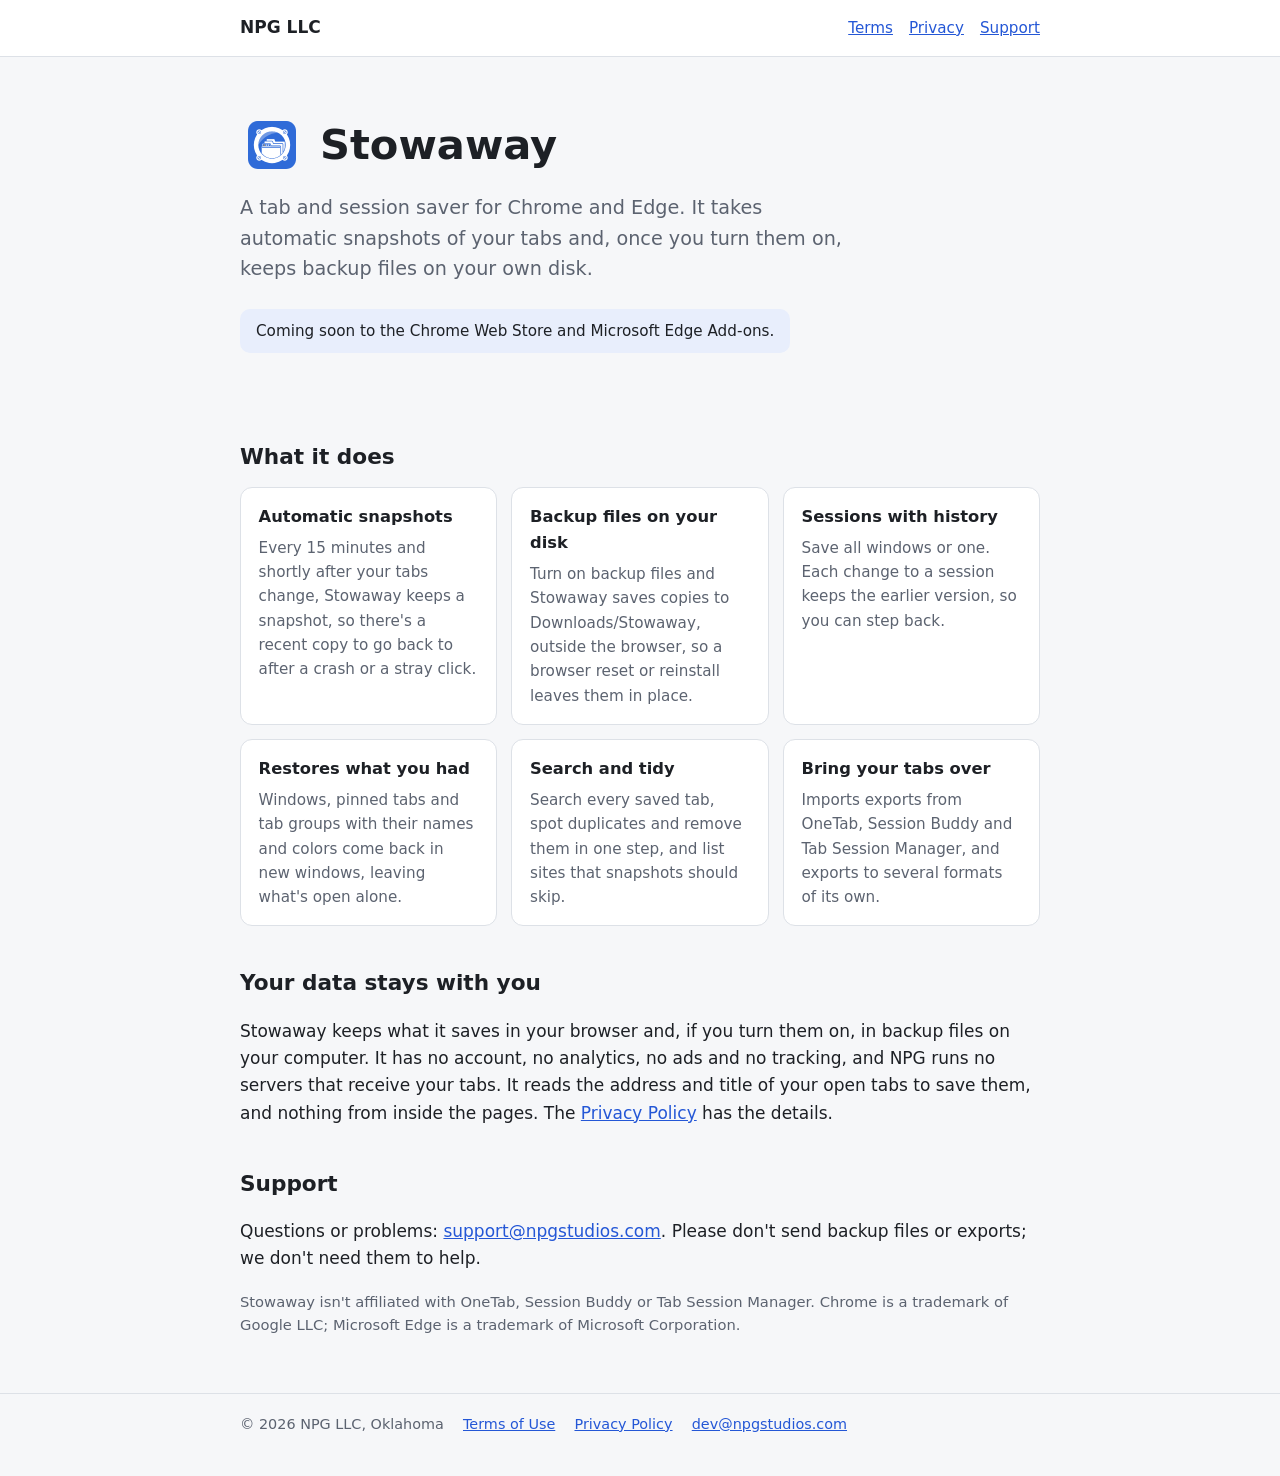
==== stowaway/index.html @ 5749c26f "Initial site: NPG LLC home and Stowaway page Built from the product repository with npm run site:bui" ====
<!doctype html>
<html lang="en">
<head>
<meta charset="utf-8">
<meta name="viewport" content="width=device-width, initial-scale=1">
<title>Stowaway: save and restore your browser tabs</title>
<meta name="description" content="Stowaway saves your open tabs and tab groups, takes automatic snapshots, and can keep backup files on your own disk. No account, no tracking.">
<link rel="icon" href="icon.png">
<link rel="stylesheet" href="../site.css">
</head>
<body>
<header class="site">
  <div class="wrap">
    <a class="brand" href="../">NPG LLC</a>
    <nav><a href="terms.html">Terms</a><a href="privacy.html">Privacy</a><a href="mailto:support@npgstudios.com">Support</a></nav>
  </div>
</header>

<main class="wrap">
  <section class="hero">
    <div class="title">
      <img src="icon.png" alt="" width="64" height="64">
      <h1>Stowaway</h1>
    </div>
    <p class="lede">A tab and session saver for Chrome and Edge. It takes automatic snapshots of your tabs and, once you turn them on, keeps backup files on your own disk.</p>
    <p class="get">Coming soon to the Chrome Web Store and Microsoft Edge Add-ons.</p>
  </section>

  <h2>What it does</h2>
  <div class="grid">
    <div class="card">
      <h3>Automatic snapshots</h3>
      <p>Every 15 minutes and shortly after your tabs change, Stowaway keeps a snapshot, so there's a recent copy to go back to after a crash or a stray click.</p>
    </div>
    <div class="card">
      <h3>Backup files on your disk</h3>
      <p>Turn on backup files and Stowaway saves copies to Downloads/Stowaway, outside the browser, so a browser reset or reinstall leaves them in place.</p>
    </div>
    <div class="card">
      <h3>Sessions with history</h3>
      <p>Save all windows or one. Each change to a session keeps the earlier version, so you can step back.</p>
    </div>
    <div class="card">
      <h3>Restores what you had</h3>
      <p>Windows, pinned tabs and tab groups with their names and colors come back in new windows, leaving what's open alone.</p>
    </div>
    <div class="card">
      <h3>Search and tidy</h3>
      <p>Search every saved tab, spot duplicates and remove them in one step, and list sites that snapshots should skip.</p>
    </div>
    <div class="card">
      <h3>Bring your tabs over</h3>
      <p>Imports exports from OneTab, Session Buddy and Tab Session Manager, and exports to several formats of its own.</p>
    </div>
  </div>

  <h2>Your data stays with you</h2>
  <p>Stowaway keeps what it saves in your browser and, if you turn them on, in backup files on your computer. It has no account, no analytics, no ads and no tracking, and NPG runs no servers that receive your tabs. It reads the address and title of your open tabs to save them, and nothing from inside the pages. The <a href="privacy.html">Privacy Policy</a> has the details.</p>

  <h2 id="support">Support</h2>
  <p>Questions or problems: <a href="mailto:support@npgstudios.com">support@npgstudios.com</a>. Please don't send backup files or exports; we don't need them to help.</p>

  <p class="note">Stowaway isn't affiliated with OneTab, Session Buddy or Tab Session Manager. Chrome is a trademark of Google LLC; Microsoft Edge is a trademark of Microsoft Corporation.</p>
</main>

<footer class="site">
  <div class="wrap">
    <span>© 2026 NPG LLC, Oklahoma</span>
    <a href="terms.html">Terms of Use</a>
    <a href="privacy.html">Privacy Policy</a>
    <a href="mailto:dev@npgstudios.com">dev@npgstudios.com</a>
  </div>
</footer>
</body>
</html>
---- site.css ----
:root {
  color-scheme: light dark;
  --bg: #f6f7f9;
  --surface: #ffffff;
  --text: #1d2025;
  --muted: #5c6370;
  --border: #dde1e7;
  --accent: #2457d6;
  --accent-soft: #e8eefc;
}

@media (prefers-color-scheme: dark) {
  :root {
    --bg: #15171b;
    --surface: #1d2025;
    --text: #e8eaed;
    --muted: #a2a8b2;
    --border: #343941;
    --accent: #7ea3ff;
    --accent-soft: #24304a;
  }
}

* {
  box-sizing: border-box;
}

body {
  margin: 0;
  background: var(--bg);
  color: var(--text);
  font: 17px/1.6 system-ui, -apple-system, 'Segoe UI', Roboto, sans-serif;
}

a {
  color: var(--accent);
}

.wrap {
  max-width: 52rem;
  margin: 0 auto;
  padding: 0 1rem;
}

header.site {
  border-bottom: 1px solid var(--border);
  background: var(--surface);
}

header.site .wrap {
  display: flex;
  align-items: center;
  justify-content: space-between;
  gap: 1rem;
  padding-top: 0.9rem;
  padding-bottom: 0.9rem;
}

header.site .brand {
  font-weight: 650;
  color: var(--text);
  text-decoration: none;
}

header.site nav {
  display: flex;
  gap: 1rem;
  font-size: 0.95rem;
}

.hero {
  padding: 3.5rem 0 2rem;
}

.hero .title {
  display: flex;
  align-items: center;
  gap: 1rem;
}

.hero img {
  width: 64px;
  height: 64px;
}

h1 {
  font-size: clamp(1.9rem, 5vw, 2.6rem);
  line-height: 1.15;
  margin: 0;
}

.lede {
  font-size: 1.2rem;
  color: var(--muted);
  max-width: 38rem;
  margin: 1rem 0 0;
}

.get {
  margin-top: 1.5rem;
  display: inline-block;
  padding: 0.6rem 1rem;
  border-radius: 10px;
  background: var(--accent-soft);
  color: var(--text);
  font-size: 0.95rem;
}

h2 {
  font-size: 1.35rem;
  margin: 2.5rem 0 0.8rem;
}

.grid {
  display: grid;
  grid-template-columns: repeat(auto-fit, minmax(15rem, 1fr));
  gap: 0.9rem;
}

.card {
  background: var(--surface);
  border: 1px solid var(--border);
  border-radius: 12px;
  padding: 1rem 1.1rem;
}

.card h3 {
  font-size: 1.02rem;
  margin: 0 0 0.35rem;
}

.card p {
  margin: 0;
  color: var(--muted);
  font-size: 0.95rem;
}

.note {
  color: var(--muted);
  font-size: 0.92rem;
}

footer.site {
  margin-top: 3.5rem;
  border-top: 1px solid var(--border);
  padding: 1.2rem 0 2.5rem;
  color: var(--muted);
  font-size: 0.9rem;
}

footer.site .wrap {
  display: flex;
  flex-wrap: wrap;
  gap: 0.4rem 1.2rem;
}
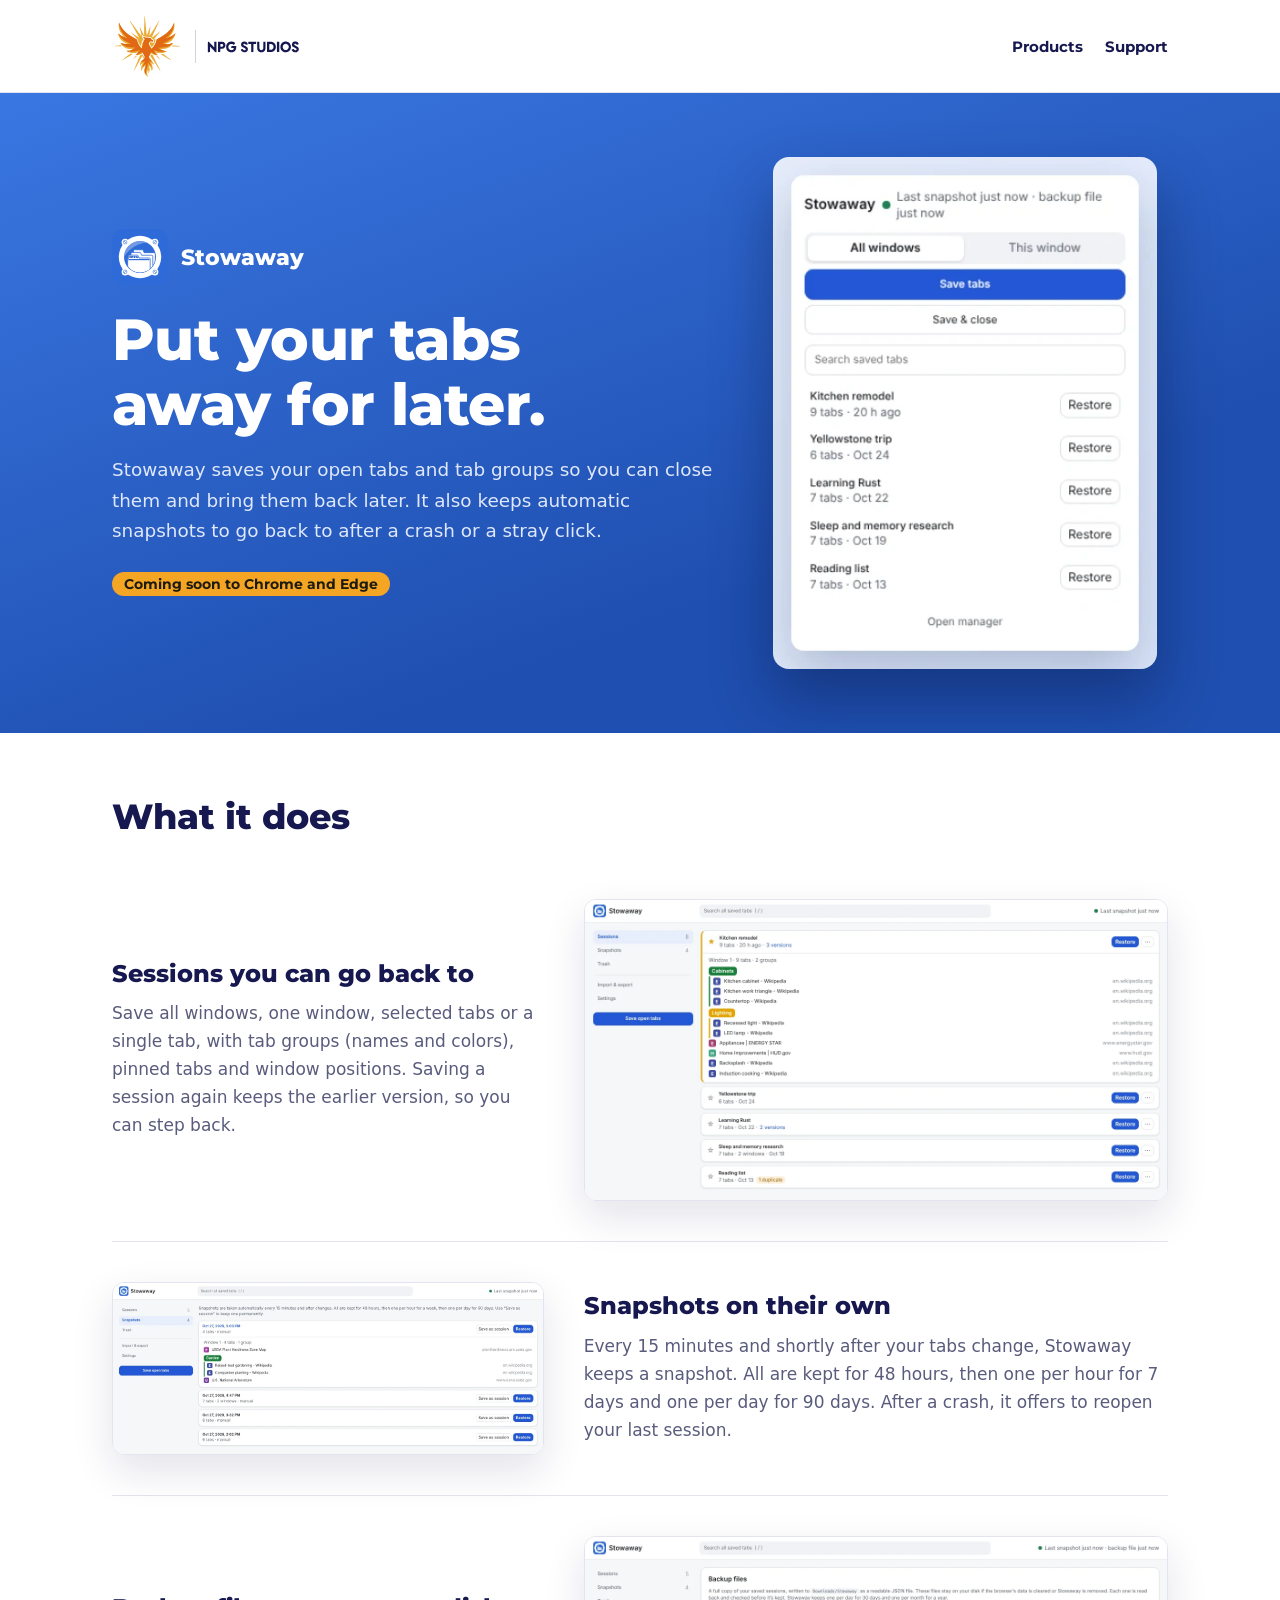
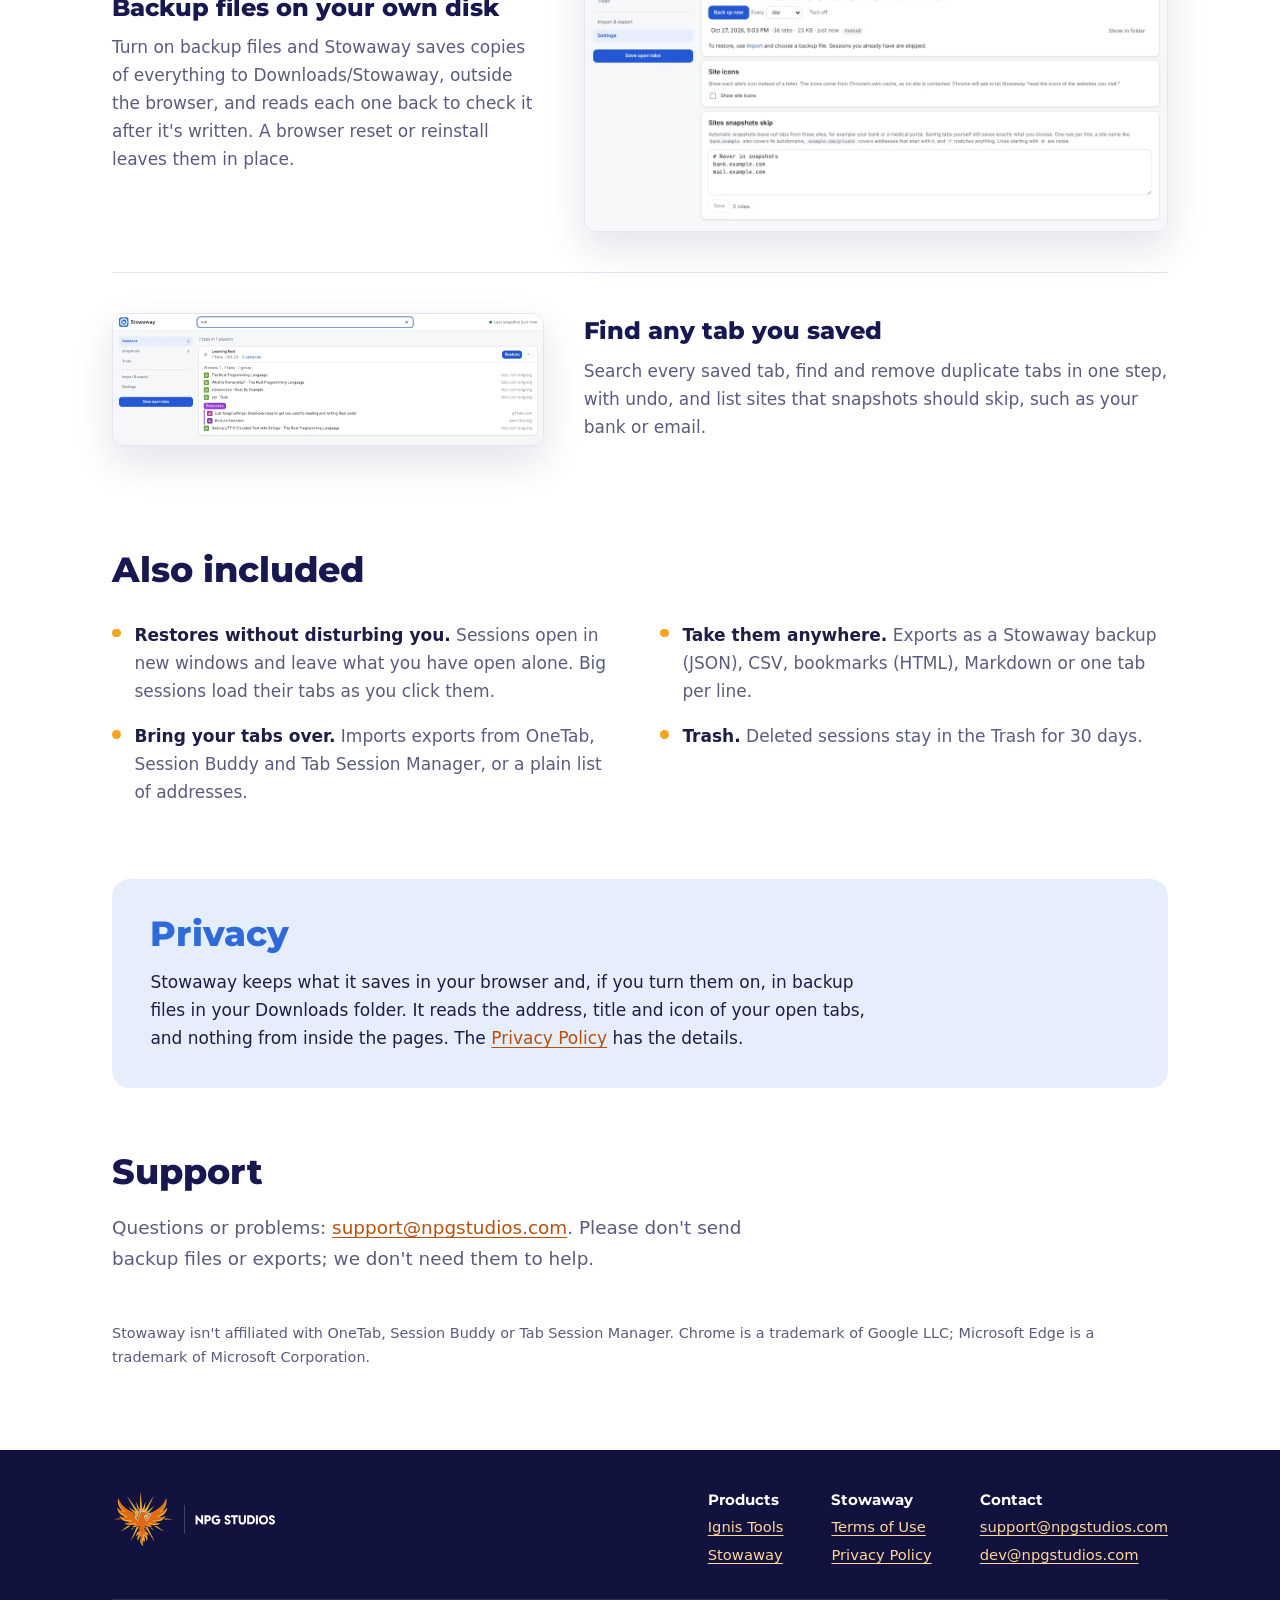
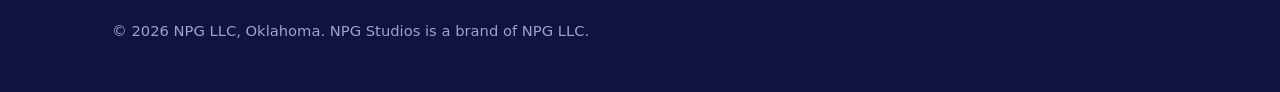
==== commit a618e8ab: "NPG Studios design: logo, theme, Ignis Tools and Stowaway Built from the product repository with npm" ====
--- a/stowaway/index.html
+++ b/stowaway/index.html
@@ -5,70 +5,114 @@
 <meta name="viewport" content="width=device-width, initial-scale=1">
 <title>Stowaway: save and restore your browser tabs</title>
 <meta name="description" content="Stowaway saves your open tabs and tab groups, takes automatic snapshots, and can keep backup files on your own disk. No account, no tracking.">
-<link rel="icon" href="icon.png">
-<link rel="stylesheet" href="../site.css">
+<link rel="icon" href="/stowaway/icon.svg" type="image/svg+xml">
+<link rel="apple-touch-icon" href="/apple-touch-icon.png">
+<link rel="preload" href="/fonts/montserrat-latin-800-normal.woff2" as="font" type="font/woff2" crossorigin>
+<link rel="stylesheet" href="/site.css">
 </head>
-<body>
+<body class="p-stowaway">
 <header class="site">
   <div class="wrap">
-    <a class="brand" href="../">NPG LLC</a>
-    <nav><a href="terms.html">Terms</a><a href="privacy.html">Privacy</a><a href="mailto:support@npgstudios.com">Support</a></nav>
+    <a class="logo" href="/" aria-label="NPG Studios home">
+      <picture>
+        <source srcset="/assets/npg-studios-logo-reversed.svg" media="(prefers-color-scheme: dark)">
+        <img src="/assets/npg-studios-logo.svg" alt="NPG Studios" width="188" height="64">
+      </picture>
+    </a>
+    <nav aria-label="Main"><a href="/#products">Products</a><a href="#support">Support</a></nav>
   </div>
 </header>
 
-<main class="wrap">
-  <section class="hero">
-    <div class="title">
-      <img src="icon.png" alt="" width="64" height="64">
-      <h1>Stowaway</h1>
+<main>
+  <section class="hero-product">
+    <div class="wrap">
+      <div>
+        <p class="name"><img src="/stowaway/icon.svg" alt="" width="56" height="56">Stowaway</p>
+        <h1>Put your tabs away for later.</h1>
+        <p class="lede">Stowaway saves your open tabs and tab groups so you can close them and bring them back later. It also keeps automatic snapshots to go back to after a crash or a stray click.</p>
+        <span class="status">Coming soon to Chrome and Edge</span>
+      </div>
+      <img class="shot" src="/stowaway/img/popup.webp" alt="The Stowaway toolbar popup: save all windows or this window, search saved tabs, and restore a session" width="420" height="560">
     </div>
-    <p class="lede">A tab and session saver for Chrome and Edge. It takes automatic snapshots of your tabs and, once you turn them on, keeps backup files on your own disk.</p>
-    <p class="get">Coming soon to the Chrome Web Store and Microsoft Edge Add-ons.</p>
   </section>
 
-  <h2>What it does</h2>
-  <div class="grid">
-    <div class="card">
-      <h3>Automatic snapshots</h3>
-      <p>Every 15 minutes and shortly after your tabs change, Stowaway keeps a snapshot, so there's a recent copy to go back to after a crash or a stray click.</p>
+  <section class="section">
+    <div class="wrap">
+      <h2>What it does</h2>
+
+      <div class="feature">
+        <div class="text">
+          <h3>Sessions you can go back to</h3>
+          <p>Save all windows, one window, selected tabs or a single tab, with tab groups (names and colors), pinned tabs and window positions. Saving a session again keeps the earlier version, so you can step back.</p>
+        </div>
+        <figure><img src="/stowaway/img/sessions.webp" alt="Saved sessions in the Stowaway manager, one opened to show its tab groups" width="1280" height="660" loading="lazy"></figure>
+      </div>
+
+      <div class="feature">
+        <div class="text">
+          <h3>Snapshots on their own</h3>
+          <p>Every 15 minutes and shortly after your tabs change, Stowaway keeps a snapshot. All are kept for 48 hours, then one per hour for 7 days and one per day for 90 days. After a crash, it offers to reopen your last session.</p>
+        </div>
+        <figure><img src="/stowaway/img/snapshots.webp" alt="The list of automatic snapshots, each with Save as session and Restore buttons" width="1280" height="510" loading="lazy"></figure>
+      </div>
+
+      <div class="feature">
+        <div class="text">
+          <h3>Backup files on your own disk</h3>
+          <p>Turn on backup files and Stowaway saves copies of everything to Downloads/Stowaway, outside the browser, and reads each one back to check it after it's written. A browser reset or reinstall leaves them in place.</p>
+        </div>
+        <figure><img src="/stowaway/img/backups.webp" alt="Backup file settings in Stowaway" width="1280" height="646" loading="lazy"></figure>
+      </div>
+
+      <div class="feature">
+        <div class="text">
+          <h3>Find any tab you saved</h3>
+          <p>Search every saved tab, find and remove duplicate tabs in one step, with undo, and list sites that snapshots should skip, such as your bank or email.</p>
+        </div>
+        <figure><img src="/stowaway/img/search.webp" alt="Searching every saved tab in Stowaway" width="1280" height="390" loading="lazy"></figure>
+      </div>
     </div>
-    <div class="card">
-      <h3>Backup files on your disk</h3>
-      <p>Turn on backup files and Stowaway saves copies to Downloads/Stowaway, outside the browser, so a browser reset or reinstall leaves them in place.</p>
+  </section>
+
+  <section class="section">
+    <div class="wrap">
+      <h2>Also included</h2>
+      <ul class="also">
+        <li><strong>Restores without disturbing you.</strong> Sessions open in new windows and leave what you have open alone. Big sessions load their tabs as you click them.</li>
+        <li><strong>Bring your tabs over.</strong> Imports exports from OneTab, Session Buddy and Tab Session Manager, or a plain list of addresses.</li>
+        <li><strong>Take them anywhere.</strong> Exports as a Stowaway backup (JSON), CSV, bookmarks (HTML), Markdown or one tab per line.</li>
+        <li><strong>Trash.</strong> Deleted sessions stay in the Trash for 30 days.</li>
+      </ul>
     </div>
-    <div class="card">
-      <h3>Sessions with history</h3>
-      <p>Save all windows or one. Each change to a session keeps the earlier version, so you can step back.</p>
+  </section>
+
+  <section class="section">
+    <div class="wrap">
+      <div class="panel">
+        <h2>Privacy</h2>
+        <p>Stowaway keeps what it saves in your browser and, if you turn them on, in backup files in your Downloads folder. It reads the address, title and icon of your open tabs, and nothing from inside the pages. The <a href="/stowaway/privacy.html">Privacy Policy</a> has the details.</p>
+      </div>
     </div>
-    <div class="card">
-      <h3>Restores what you had</h3>
-      <p>Windows, pinned tabs and tab groups with their names and colors come back in new windows, leaving what's open alone.</p>
+  </section>
+
+  <section class="section" id="support">
+    <div class="wrap">
+      <h2>Support</h2>
+      <p class="lede">Questions or problems: <a href="mailto:support@npgstudios.com">support@npgstudios.com</a>. Please don't send backup files or exports; we don't need them to help.</p>
+      <p class="note">Stowaway isn't affiliated with OneTab, Session Buddy or Tab Session Manager. Chrome is a trademark of Google LLC; Microsoft Edge is a trademark of Microsoft Corporation.</p>
     </div>
-    <div class="card">
-      <h3>Search and tidy</h3>
-      <p>Search every saved tab, spot duplicates and remove them in one step, and list sites that snapshots should skip.</p>
-    </div>
-    <div class="card">
-      <h3>Bring your tabs over</h3>
-      <p>Imports exports from OneTab, Session Buddy and Tab Session Manager, and exports to several formats of its own.</p>
-    </div>
-  </div>
-
-  <h2>Your data stays with you</h2>
-  <p>Stowaway keeps what it saves in your browser and, if you turn them on, in backup files on your computer. It has no account, no analytics, no ads and no tracking, and NPG runs no servers that receive your tabs. It reads the address and title of your open tabs to save them, and nothing from inside the pages. The <a href="privacy.html">Privacy Policy</a> has the details.</p>
-
-  <h2 id="support">Support</h2>
-  <p>Questions or problems: <a href="mailto:support@npgstudios.com">support@npgstudios.com</a>. Please don't send backup files or exports; we don't need them to help.</p>
-
-  <p class="note">Stowaway isn't affiliated with OneTab, Session Buddy or Tab Session Manager. Chrome is a trademark of Google LLC; Microsoft Edge is a trademark of Microsoft Corporation.</p>
+  </section>
 </main>
 
 <footer class="site">
   <div class="wrap">
-    <span>© 2026 NPG LLC, Oklahoma</span>
-    <a href="terms.html">Terms of Use</a>
-    <a href="privacy.html">Privacy Policy</a>
-    <a href="mailto:dev@npgstudios.com">dev@npgstudios.com</a>
+    <img src="/assets/npg-studios-logo-reversed.svg" alt="NPG Studios" width="164" height="56">
+    <div class="cols">
+      <div><h3>Products</h3><ul><li><a href="https://ignistools.com">Ignis Tools</a></li><li><a href="/stowaway/">Stowaway</a></li></ul></div>
+      <div><h3>Stowaway</h3><ul><li><a href="/stowaway/terms.html">Terms of Use</a></li><li><a href="/stowaway/privacy.html">Privacy Policy</a></li></ul></div>
+      <div><h3>Contact</h3><ul><li><a href="mailto:support@npgstudios.com">support@npgstudios.com</a></li><li><a href="mailto:dev@npgstudios.com">dev@npgstudios.com</a></li></ul></div>
+    </div>
+    <p class="legal">© 2026 NPG LLC, Oklahoma. NPG Studios is a brand of NPG LLC.</p>
   </div>
 </footer>
 </body>
--- a/site.css
+++ b/site.css
@@ -1,155 +1,302 @@
+/* NPG Studios website. Plain CSS, no scripts, nothing loaded from other servers.
+   Colours come from the logo: indigo (wordmark), flame and gold (the phoenix). */
+
+@font-face {
+  font-family: 'Montserrat';
+  font-weight: 700;
+  font-display: swap;
+  src: url('/fonts/montserrat-latin-700-normal.woff2') format('woff2');
+}
+@font-face {
+  font-family: 'Montserrat';
+  font-weight: 800;
+  font-display: swap;
+  src: url('/fonts/montserrat-latin-800-normal.woff2') format('woff2');
+}
+
 :root {
   color-scheme: light dark;
-  --bg: #f6f7f9;
-  --surface: #ffffff;
-  --text: #1d2025;
-  --muted: #5c6370;
-  --border: #dde1e7;
-  --accent: #2457d6;
-  --accent-soft: #e8eefc;
+  --ink: #16184f;          /* wordmark indigo */
+  --flame: #e16915;        /* phoenix orange */
+  --gold: #eaac37;         /* starburst gold */
+  --night: #11123d;        /* hero and dark mode */
+  --bg: #ffffff;
+  --haze: #f4f4fa;
+  --text: #1c1e45;
+  --muted: #595c7c;
+  --line: #e3e4ef;
+  --link: #b8500c;         /* flame darkened for text contrast on white */
+  --display: 'Montserrat', system-ui, sans-serif;
+  --body: system-ui, -apple-system, 'Segoe UI', Roboto, sans-serif;
+  /* product colour, overridden per product page */
+  --product: var(--ink);
+  --product-soft: var(--haze);
 }
 
 @media (prefers-color-scheme: dark) {
   :root {
-    --bg: #15171b;
-    --surface: #1d2025;
-    --text: #e8eaed;
-    --muted: #a2a8b2;
-    --border: #343941;
-    --accent: #7ea3ff;
-    --accent-soft: #24304a;
+    --bg: #0d0e30;
+    --haze: #15174a;
+    --text: #eceefe;
+    --muted: #a9acd4;
+    --line: #2a2d68;
+    --link: #ff9a52;
   }
 }
 
-* {
-  box-sizing: border-box;
-}
+* { box-sizing: border-box; }
+
+html { -webkit-text-size-adjust: 100%; }
 
 body {
   margin: 0;
   background: var(--bg);
   color: var(--text);
-  font: 17px/1.6 system-ui, -apple-system, 'Segoe UI', Roboto, sans-serif;
-}
-
-a {
-  color: var(--accent);
-}
+  font: 17px/1.65 var(--body);
+}
+
+img { max-width: 100%; height: auto; }
+
+a { color: var(--link); text-underline-offset: 0.18em; }
+a:hover { text-decoration-thickness: 2px; }
+:focus-visible { outline: 3px solid var(--gold); outline-offset: 3px; border-radius: 4px; }
 
 .wrap {
-  max-width: 52rem;
+  width: 100%;
+  max-width: 68rem;
   margin: 0 auto;
   padding: 0 1rem;
 }
 
-header.site {
-  border-bottom: 1px solid var(--border);
-  background: var(--surface);
-}
-
+h1, h2, h3 {
+  font-family: var(--display);
+  color: var(--ink);
+  line-height: 1.12;
+  text-wrap: balance;
+  margin: 0;
+}
+@media (prefers-color-scheme: dark) { h1, h2, h3 { color: var(--text); } }
+
+h1 { font-weight: 800; font-size: clamp(2.2rem, 6vw, 3.6rem); letter-spacing: -0.01em; }
+h2 { font-weight: 800; font-size: clamp(1.6rem, 3.4vw, 2.2rem); }
+h3 { font-weight: 700; font-size: 1.15rem; }
+p { margin: 0; }
+
+/* ---------- site header and footer (the NPG Studios frame) ---------- */
+
+header.site { border-bottom: 1px solid var(--line); background: var(--bg); }
 header.site .wrap {
   display: flex;
   align-items: center;
   justify-content: space-between;
   gap: 1rem;
-  padding-top: 0.9rem;
-  padding-bottom: 0.9rem;
-}
-
-header.site .brand {
-  font-weight: 650;
-  color: var(--text);
-  text-decoration: none;
-}
-
-header.site nav {
-  display: flex;
-  gap: 1rem;
-  font-size: 0.95rem;
-}
-
-.hero {
-  padding: 3.5rem 0 2rem;
-}
-
-.hero .title {
-  display: flex;
+  min-height: 92px;
+}
+.logo { display: block; line-height: 0; }
+.logo img { height: 64px; width: auto; }
+header.site nav { display: flex; gap: 1.4rem; font: 700 0.95rem var(--display); }
+header.site nav a { color: var(--ink); text-decoration: none; }
+header.site nav a:hover, header.site nav a[aria-current='page'] { color: var(--flame); }
+@media (prefers-color-scheme: dark) { header.site nav a { color: var(--text); } }
+
+footer.site {
+  margin-top: 5rem;
+  background: var(--night);
+  color: #c9cbef;
+  font-size: 0.92rem;
+  padding: 2.6rem 0 3rem;
+}
+footer.site .wrap { display: grid; grid-template-columns: auto 1fr; gap: 2rem; align-items: start; }
+footer.site img { height: 56px; width: auto; }
+footer.site .cols { display: flex; flex-wrap: wrap; justify-content: flex-end; gap: 1.2rem 3rem; }
+footer.site h3 { color: #ffffff; font-size: 0.95rem; margin-bottom: 0.4rem; }
+footer.site ul { list-style: none; margin: 0; padding: 0; display: grid; gap: 0.25rem; }
+footer.site a { color: #ffd59a; }
+footer.site .legal { grid-column: 1 / -1; border-top: 1px solid rgb(255 255 255 / 0.12); padding-top: 1.2rem; color: #9ea1cf; }
+@media (max-width: 640px) {
+  footer.site .wrap { grid-template-columns: 1fr; }
+  footer.site .cols { justify-content: flex-start; }
+  .logo img { height: 50px; }
+  header.site .wrap { min-height: 76px; }
+  header.site nav { gap: 1rem; }
+}
+
+/* ---------- homepage hero: the phoenix's starburst carried across the band ---------- */
+
+.hero-npg {
+  position: relative;
+  overflow: hidden;
+  background: var(--night);
+  color: #e9eafc;
+  --cx: 74%;
+  --cy: 50%;
+}
+.hero-npg::before {
+  content: '';
+  position: absolute;
+  inset: 0;
+  background: repeating-conic-gradient(from -2deg at var(--cx) var(--cy), rgb(234 172 55 / 0.16) 0deg 2.4deg, transparent 2.4deg 11.25deg);
+  -webkit-mask-image: radial-gradient(circle at var(--cx) var(--cy), #000 0, #000 18%, transparent 62%);
+  mask-image: radial-gradient(circle at var(--cx) var(--cy), #000 0, #000 18%, transparent 62%);
+}
+.hero-npg .wrap {
+  position: relative;
+  display: grid;
+  grid-template-columns: minmax(0, 1.15fr) minmax(0, 1fr);
   align-items: center;
-  gap: 1rem;
-}
-
-.hero img {
-  width: 64px;
-  height: 64px;
-}
-
-h1 {
-  font-size: clamp(1.9rem, 5vw, 2.6rem);
-  line-height: 1.15;
-  margin: 0;
-}
-
-.lede {
-  font-size: 1.2rem;
-  color: var(--muted);
-  max-width: 38rem;
-  margin: 1rem 0 0;
-}
-
-.get {
-  margin-top: 1.5rem;
+  gap: 2rem;
+  padding-top: 4.5rem;
+  padding-bottom: 4.5rem;
+}
+.hero-npg h1 { color: #ffffff; }
+.hero-npg .lede { margin-top: 1.2rem; font-size: 1.2rem; color: #c9cbef; max-width: 34rem; }
+.hero-npg .mark { justify-self: center; width: min(100%, 25rem); filter: drop-shadow(0 0 40px rgb(225 105 21 / 0.35)); }
+@media (max-width: 760px) {
+  .hero-npg { --cx: 50%; --cy: 28%; }
+  .hero-npg .wrap { grid-template-columns: 1fr; padding-top: 2.5rem; padding-bottom: 3rem; }
+  .hero-npg .mark { order: -1; width: min(70%, 16rem); }
+}
+
+/* ---------- sections ---------- */
+
+.section { padding-top: 4rem; }
+.section > .wrap > h2 { margin-bottom: 1.4rem; }
+.lede { font-size: 1.15rem; color: var(--muted); max-width: 40rem; }
+
+/* product list on the homepage: one card per product, its own image and colours */
+.products { list-style: none; margin: 0; padding: 0; display: grid; gap: 1.5rem; }
+.product {
+  display: grid;
+  grid-template-columns: minmax(0, 0.95fr) minmax(0, 1.05fr);
+  gap: 2rem;
+  align-items: start;
+  padding: 1.5rem;
+  border: 1px solid var(--line);
+  border-radius: 20px;
+  background: var(--bg);
+}
+.product .media { display: block; line-height: 0; border-radius: 14px; overflow: hidden; box-shadow: 0 14px 34px rgb(22 24 79 / 0.16); }
+.product .media img { width: 100%; height: auto; }
+.product h3 { font-size: 1.7rem; font-weight: 800; }
+.product .info > p { color: var(--muted); margin-top: 0.5rem; max-width: 36rem; }
+.product .info > p.badges { display: flex; flex-wrap: wrap; gap: 0.5rem; margin-top: 1rem; }
+.product .go { display: inline-block; margin-top: 1.1rem; font: 700 1rem var(--display); }
+@media (max-width: 760px) {
+  .product { grid-template-columns: 1fr; gap: 1.2rem; padding: 1rem; }
+}
+
+.tools {
+  list-style: none;
+  margin: 1.1rem 0 0;
+  padding: 0;
+  display: grid;
+  grid-template-columns: repeat(auto-fill, minmax(13rem, 1fr));
+  gap: 0.6rem 1rem;
+}
+.tools li { display: flex; align-items: center; gap: 0.6rem; font-size: 0.9rem; line-height: 1.3; color: var(--muted); }
+.tools img { width: 40px; height: 40px; flex: none; }
+.tools strong { display: block; color: var(--text); font: 700 0.95rem var(--display); }
+
+.disclaimer {
+  font-size: 0.86rem;
+  padding: 0.75rem 0.95rem;
+  border-radius: 10px;
+  background: var(--product-soft);
+  border-left: 3px solid var(--product);
+}
+.disclaimer strong { color: var(--text); }
+
+.p-ignis { --product: #b5780f; --product-soft: #fbf1dc; }
+@media (prefers-color-scheme: dark) {
+  .p-ignis { --product: #f2b33d; --product-soft: #2a2312; }
+}
+
+.status {
   display: inline-block;
-  padding: 0.6rem 1rem;
-  border-radius: 10px;
-  background: var(--accent-soft);
-  color: var(--text);
-  font-size: 0.95rem;
-}
-
-h2 {
-  font-size: 1.35rem;
-  margin: 2.5rem 0 0.8rem;
-}
-
-.grid {
-  display: grid;
-  grid-template-columns: repeat(auto-fit, minmax(15rem, 1fr));
-  gap: 0.9rem;
-}
-
-.card {
-  background: var(--surface);
-  border: 1px solid var(--border);
-  border-radius: 12px;
-  padding: 1rem 1.1rem;
-}
-
-.card h3 {
-  font-size: 1.02rem;
-  margin: 0 0 0.35rem;
-}
-
-.card p {
-  margin: 0;
-  color: var(--muted);
-  font-size: 0.95rem;
-}
-
-.note {
-  color: var(--muted);
-  font-size: 0.92rem;
-}
-
-footer.site {
-  margin-top: 3.5rem;
-  border-top: 1px solid var(--border);
-  padding: 1.2rem 0 2.5rem;
-  color: var(--muted);
-  font-size: 0.9rem;
-}
-
-footer.site .wrap {
-  display: flex;
-  flex-wrap: wrap;
-  gap: 0.4rem 1.2rem;
-}
+  padding: 0.25rem 0.75rem;
+  border-radius: 999px;
+  background: var(--product-soft);
+  color: var(--product);
+  font: 700 0.85rem var(--display);
+}
+
+.contact { display: grid; grid-template-columns: repeat(auto-fit, minmax(16rem, 1fr)); gap: 1rem 2rem; }
+.contact p { color: var(--muted); }
+.contact a { font-weight: 600; }
+
+/* ---------- product pages ---------- */
+
+.p-stowaway {
+  --product: #2f6bd8;
+  --product-deep: #1f4fb0;
+  --product-soft: #e6eefc;
+  --product-accent: #f5a524;
+}
+@media (prefers-color-scheme: dark) {
+  .p-stowaway { --product: #8fb2ff; --product-soft: #1b2a55; }
+}
+
+.hero-product { background: var(--product-deep, var(--product)); color: #ffffff; overflow: hidden; }
+.p-stowaway .hero-product { background: linear-gradient(160deg, #3a77e2, #1f4fb0 70%); }
+.hero-product .wrap {
+  display: grid;
+  grid-template-columns: minmax(0, 1.2fr) minmax(0, 0.8fr);
+  gap: 2.5rem;
+  align-items: center;
+  padding-top: 4rem;
+  padding-bottom: 4rem;
+}
+.hero-product .name { display: flex; align-items: center; gap: 0.8rem; font: 800 1.4rem var(--display); }
+.hero-product .name img { width: 56px; height: 56px; }
+.hero-product h1 { color: #ffffff; margin-top: 1.4rem; }
+.hero-product .lede { color: #dfe8fd; margin-top: 1.2rem; }
+.hero-product .status { background: var(--product-accent); color: #1d1b10; margin-top: 1.6rem; }
+.status.soon { background: transparent; box-shadow: inset 0 0 0 1.5px var(--product); }
+.hero-product .shot { justify-self: center; width: min(100%, 24rem); border-radius: 16px; box-shadow: 0 30px 60px rgb(8 20 60 / 0.4); }
+@media (max-width: 760px) {
+  .hero-product .wrap { grid-template-columns: 1fr; padding-top: 2.5rem; }
+  .hero-product .shot { width: min(100%, 20rem); }
+}
+
+/* features: each one paired with a real screenshot */
+.feature {
+  display: grid;
+  grid-template-columns: minmax(0, 0.85fr) minmax(0, 1.15fr);
+  gap: 2.5rem;
+  align-items: center;
+  padding: 2.5rem 0;
+  border-top: 1px solid var(--line);
+}
+.feature:first-of-type { border-top: 0; }
+.feature:nth-of-type(even) .text { order: 2; }
+.feature h3 { font-size: 1.5rem; font-weight: 800; }
+.feature p { color: var(--muted); margin-top: 0.7rem; }
+.feature figure { margin: 0; }
+.feature img { display: block; border: 1px solid var(--line); border-radius: 12px; box-shadow: 0 16px 40px rgb(22 24 79 / 0.12); }
+@media (max-width: 760px) {
+  .feature { grid-template-columns: 1fr; gap: 1.2rem; }
+  .feature:nth-of-type(even) .text { order: 0; }
+}
+
+.also { columns: 2 18rem; column-gap: 2.5rem; padding: 0; margin: 0; list-style: none; }
+.also li { break-inside: avoid; padding: 0.55rem 0 0.55rem 1.4rem; position: relative; color: var(--muted); }
+.also li::before { content: ''; position: absolute; left: 0; top: 1.05rem; width: 0.55rem; height: 0.55rem; border-radius: 50%; background: var(--product-accent, var(--flame)); }
+.also strong { color: var(--text); }
+
+.panel {
+  background: var(--product-soft);
+  border-radius: 18px;
+  padding: 2.2rem 2.4rem;
+}
+.panel h2 { color: var(--product); }
+.panel p { margin-top: 0.9rem; max-width: 46rem; }
+@media (prefers-color-scheme: dark) { .panel h2 { color: var(--text); } }
+
+.note { color: var(--muted); font-size: 0.9rem; margin-top: 3rem; }
+
+/* placeholder pages (legal documents not yet published) */
+.placeholder { padding-top: 4.5rem; padding-bottom: 1rem; }
+.placeholder .lede { margin-top: 1rem; }
+.placeholder p + p { margin-top: 0.8rem; }
+
+@media (prefers-reduced-motion: reduce) { * { scroll-behavior: auto !important; } }
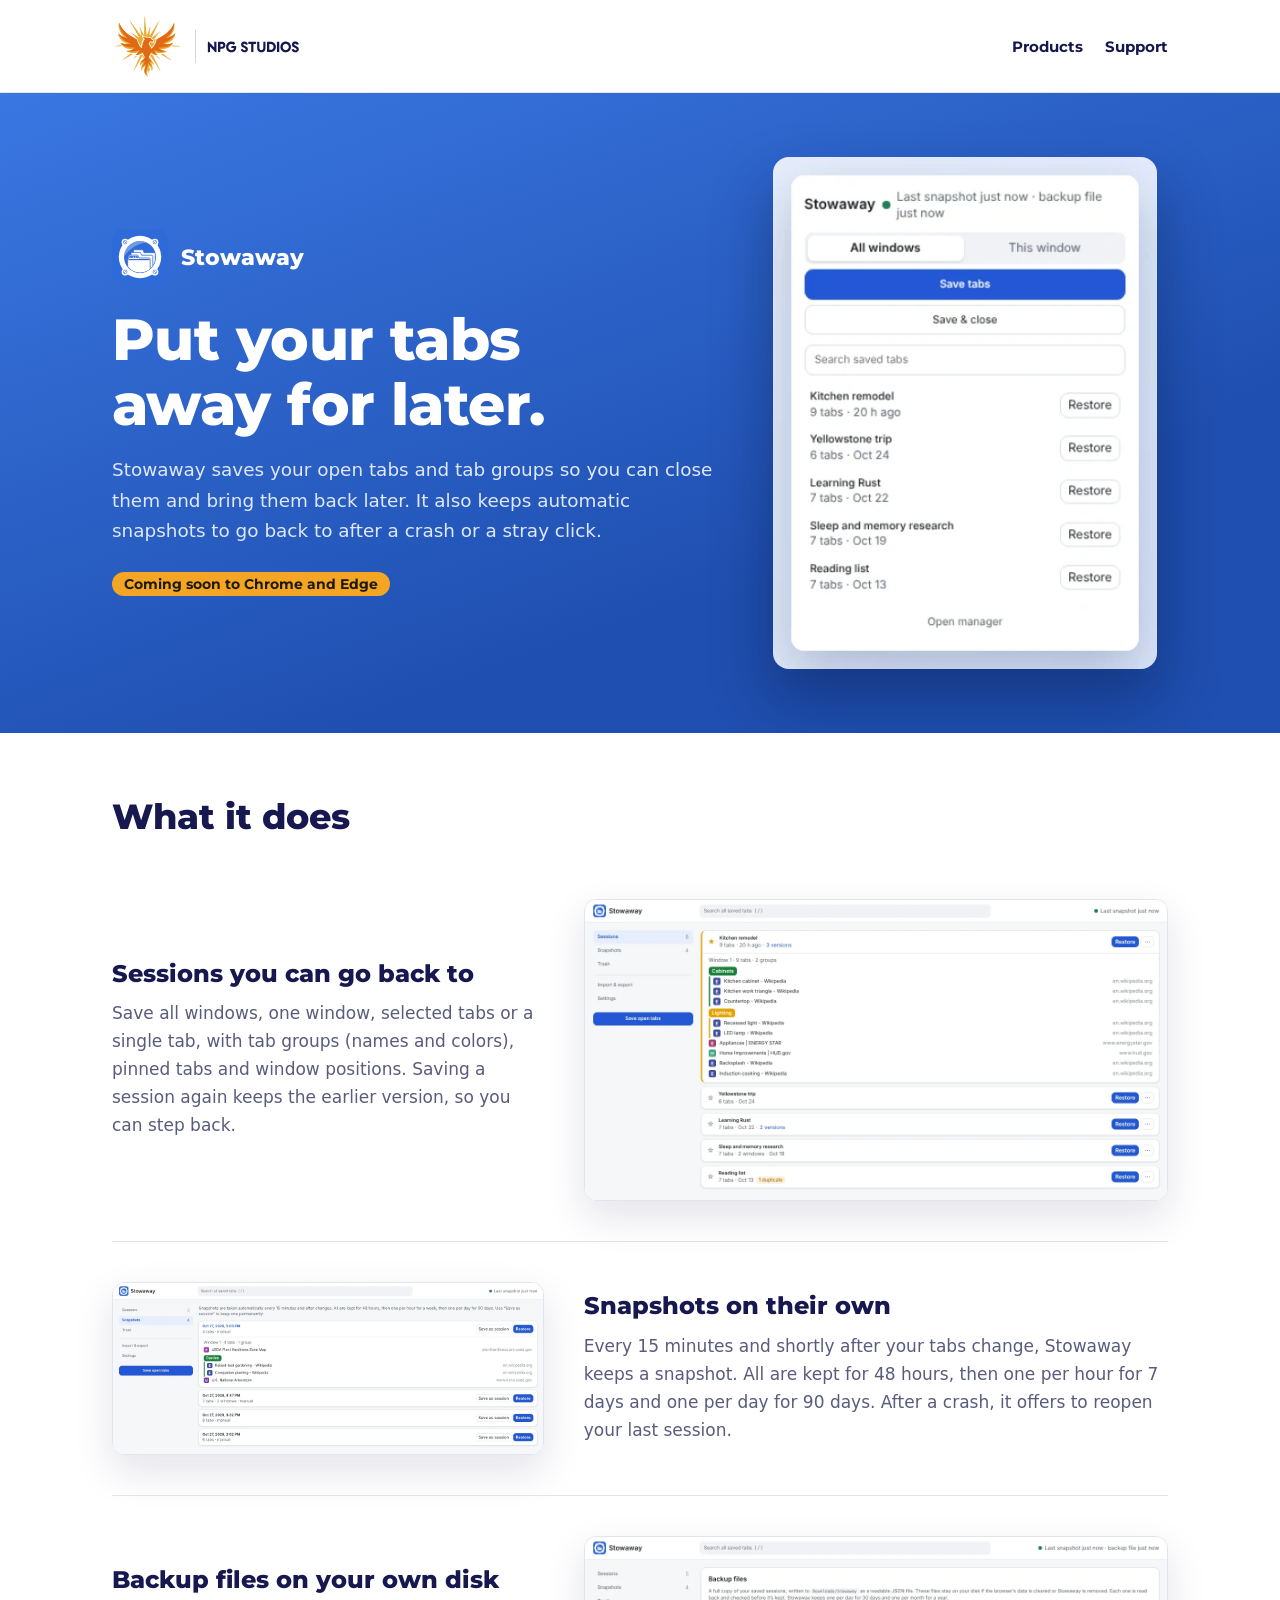
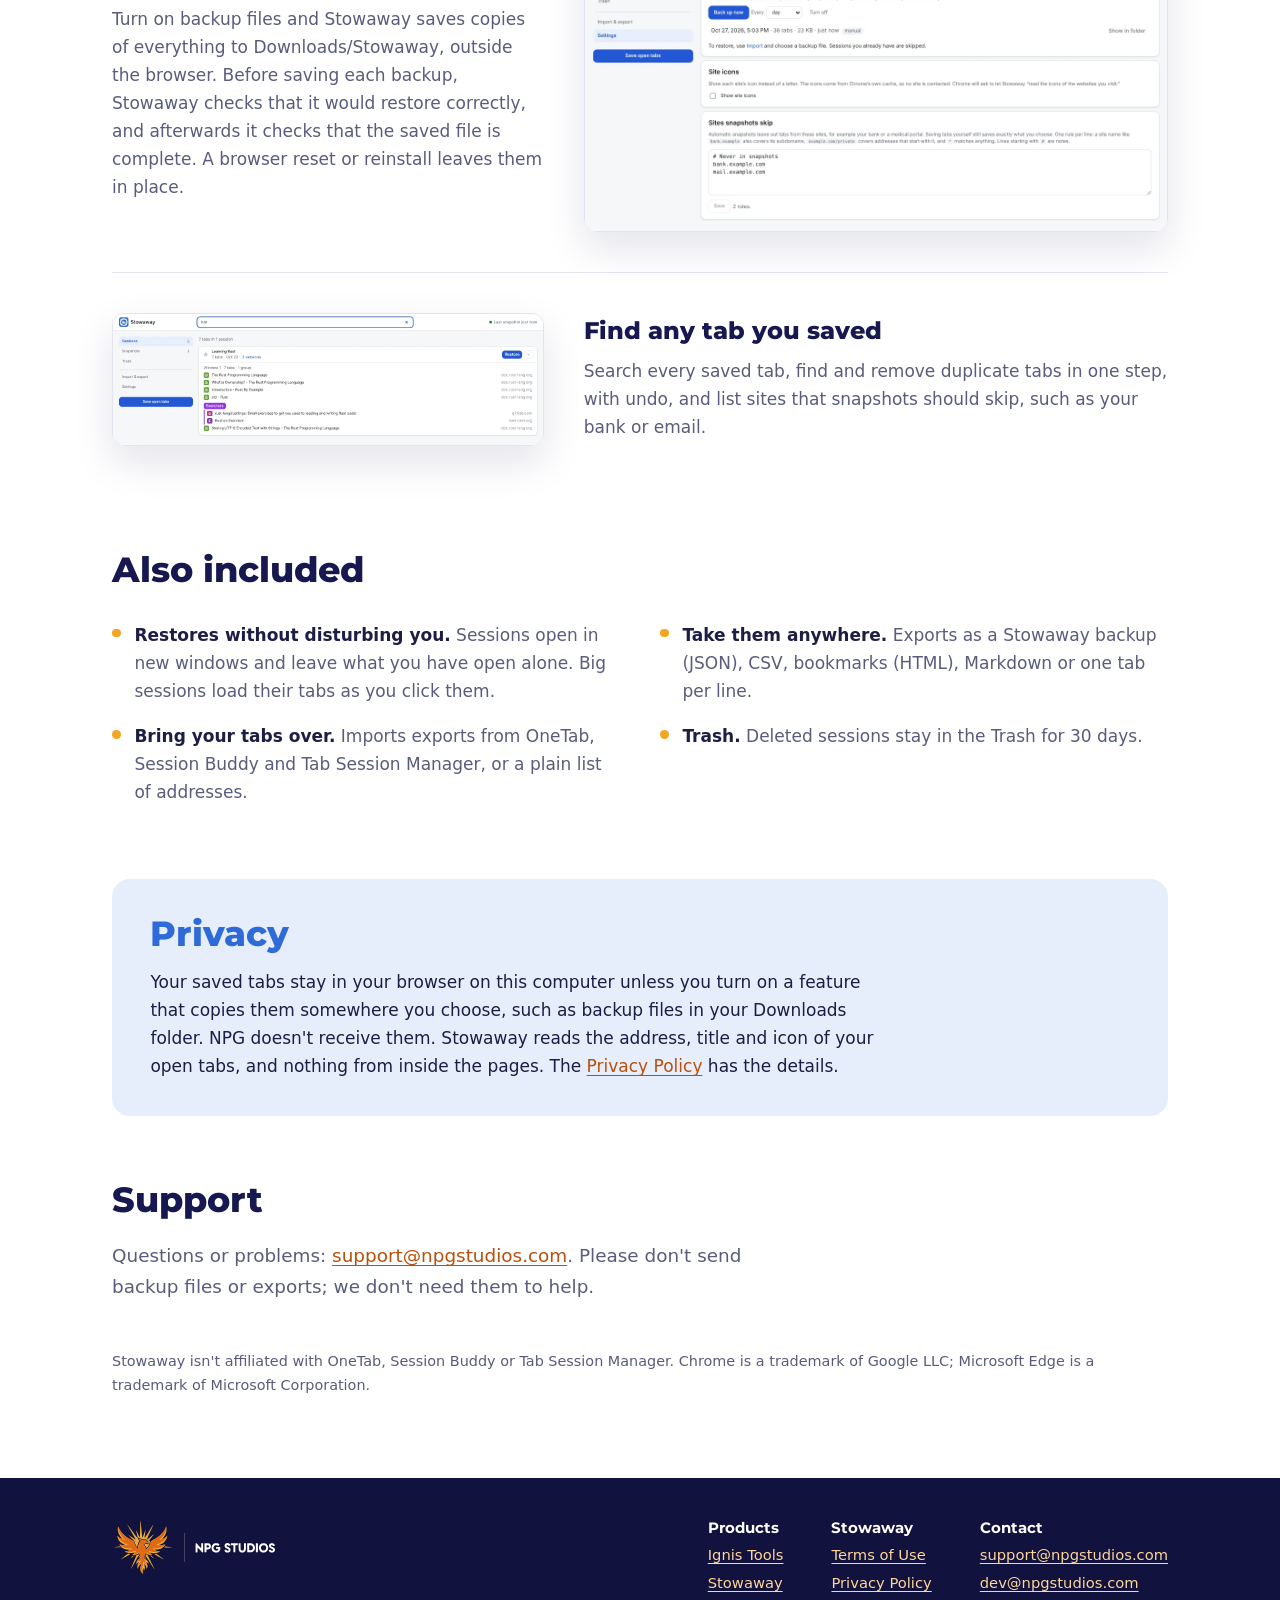
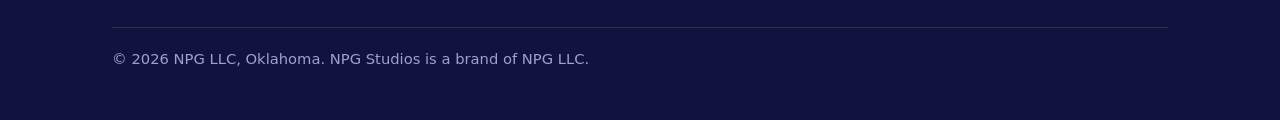
==== commit 7bf26f36: "Accurate claims: backups, data, Ignis wording (source 385b9b7) Co-Authored-By: Claude Opus 5.5 <nore" ====
--- a/stowaway/index.html
+++ b/stowaway/index.html
@@ -4,7 +4,7 @@
 <meta charset="utf-8">
 <meta name="viewport" content="width=device-width, initial-scale=1">
 <title>Stowaway: save and restore your browser tabs</title>
-<meta name="description" content="Stowaway saves your open tabs and tab groups, takes automatic snapshots, and can keep backup files on your own disk. No account, no tracking.">
+<meta name="description" content="Stowaway saves your open tabs and tab groups, takes automatic snapshots, and can keep backup files on your own disk. No Stowaway account, no tracking.">
 <link rel="icon" href="/stowaway/icon.svg" type="image/svg+xml">
 <link rel="apple-touch-icon" href="/apple-touch-icon.png">
 <link rel="preload" href="/fonts/montserrat-latin-800-normal.woff2" as="font" type="font/woff2" crossorigin>
@@ -59,7 +59,7 @@
       <div class="feature">
         <div class="text">
           <h3>Backup files on your own disk</h3>
-          <p>Turn on backup files and Stowaway saves copies of everything to Downloads/Stowaway, outside the browser, and reads each one back to check it after it's written. A browser reset or reinstall leaves them in place.</p>
+          <p>Turn on backup files and Stowaway saves copies of everything to Downloads/Stowaway, outside the browser. Before saving each backup, Stowaway checks that it would restore correctly, and afterwards it checks that the saved file is complete. A browser reset or reinstall leaves them in place.</p>
         </div>
         <figure><img src="/stowaway/img/backups.webp" alt="Backup file settings in Stowaway" width="1280" height="646" loading="lazy"></figure>
       </div>
@@ -90,7 +90,7 @@
     <div class="wrap">
       <div class="panel">
         <h2>Privacy</h2>
-        <p>Stowaway keeps what it saves in your browser and, if you turn them on, in backup files in your Downloads folder. It reads the address, title and icon of your open tabs, and nothing from inside the pages. The <a href="/stowaway/privacy.html">Privacy Policy</a> has the details.</p>
+        <p>Your saved tabs stay in your browser on this computer unless you turn on a feature that copies them somewhere you choose, such as backup files in your Downloads folder. NPG doesn't receive them. Stowaway reads the address, title and icon of your open tabs, and nothing from inside the pages. The <a href="/stowaway/privacy.html">Privacy Policy</a> has the details.</p>
       </div>
     </div>
   </section>
--- a/site.css
+++ b/site.css
@@ -125,19 +125,10 @@
 
 .hero-npg {
   position: relative;
+  isolation: isolate;
   overflow: hidden;
   background: var(--night);
   color: #e9eafc;
-  --cx: 74%;
-  --cy: 50%;
-}
-.hero-npg::before {
-  content: '';
-  position: absolute;
-  inset: 0;
-  background: repeating-conic-gradient(from -2deg at var(--cx) var(--cy), rgb(234 172 55 / 0.16) 0deg 2.4deg, transparent 2.4deg 11.25deg);
-  -webkit-mask-image: radial-gradient(circle at var(--cx) var(--cy), #000 0, #000 18%, transparent 62%);
-  mask-image: radial-gradient(circle at var(--cx) var(--cy), #000 0, #000 18%, transparent 62%);
 }
 .hero-npg .wrap {
   position: relative;
@@ -150,11 +141,27 @@
 }
 .hero-npg h1 { color: #ffffff; }
 .hero-npg .lede { margin-top: 1.2rem; font-size: 1.2rem; color: #c9cbef; max-width: 34rem; }
-.hero-npg .mark { justify-self: center; width: min(100%, 25rem); filter: drop-shadow(0 0 40px rgb(225 105 21 / 0.35)); }
+/* The rays behind the phoenix start from the centre of its own starburst
+   (45.5% across, 49.7% down the mark), so they line up at any screen width. */
+.hero-npg .burst { position: relative; justify-self: center; width: min(100%, 25rem); }
+.hero-npg .burst::before {
+  content: '';
+  position: absolute;
+  left: 45.5%;
+  top: 49.7%;
+  width: 3400px;
+  height: 3400px;
+  transform: translate(-50%, -50%);
+  z-index: -1;
+  pointer-events: none;
+  background: repeating-conic-gradient(from -1.2deg, rgb(234 172 55 / 0.16) 0deg 2.4deg, transparent 2.4deg 11.25deg);
+  -webkit-mask-image: radial-gradient(circle, #000 0, #000 5%, transparent 34%);
+  mask-image: radial-gradient(circle, #000 0, #000 5%, transparent 34%);
+}
+.hero-npg .mark { display: block; width: 100%; filter: drop-shadow(0 0 40px rgb(225 105 21 / 0.35)); }
 @media (max-width: 760px) {
-  .hero-npg { --cx: 50%; --cy: 28%; }
   .hero-npg .wrap { grid-template-columns: 1fr; padding-top: 2.5rem; padding-bottom: 3rem; }
-  .hero-npg .mark { order: -1; width: min(70%, 16rem); }
+  .hero-npg .burst { order: -1; width: min(70%, 16rem); }
 }
 
 /* ---------- sections ---------- */
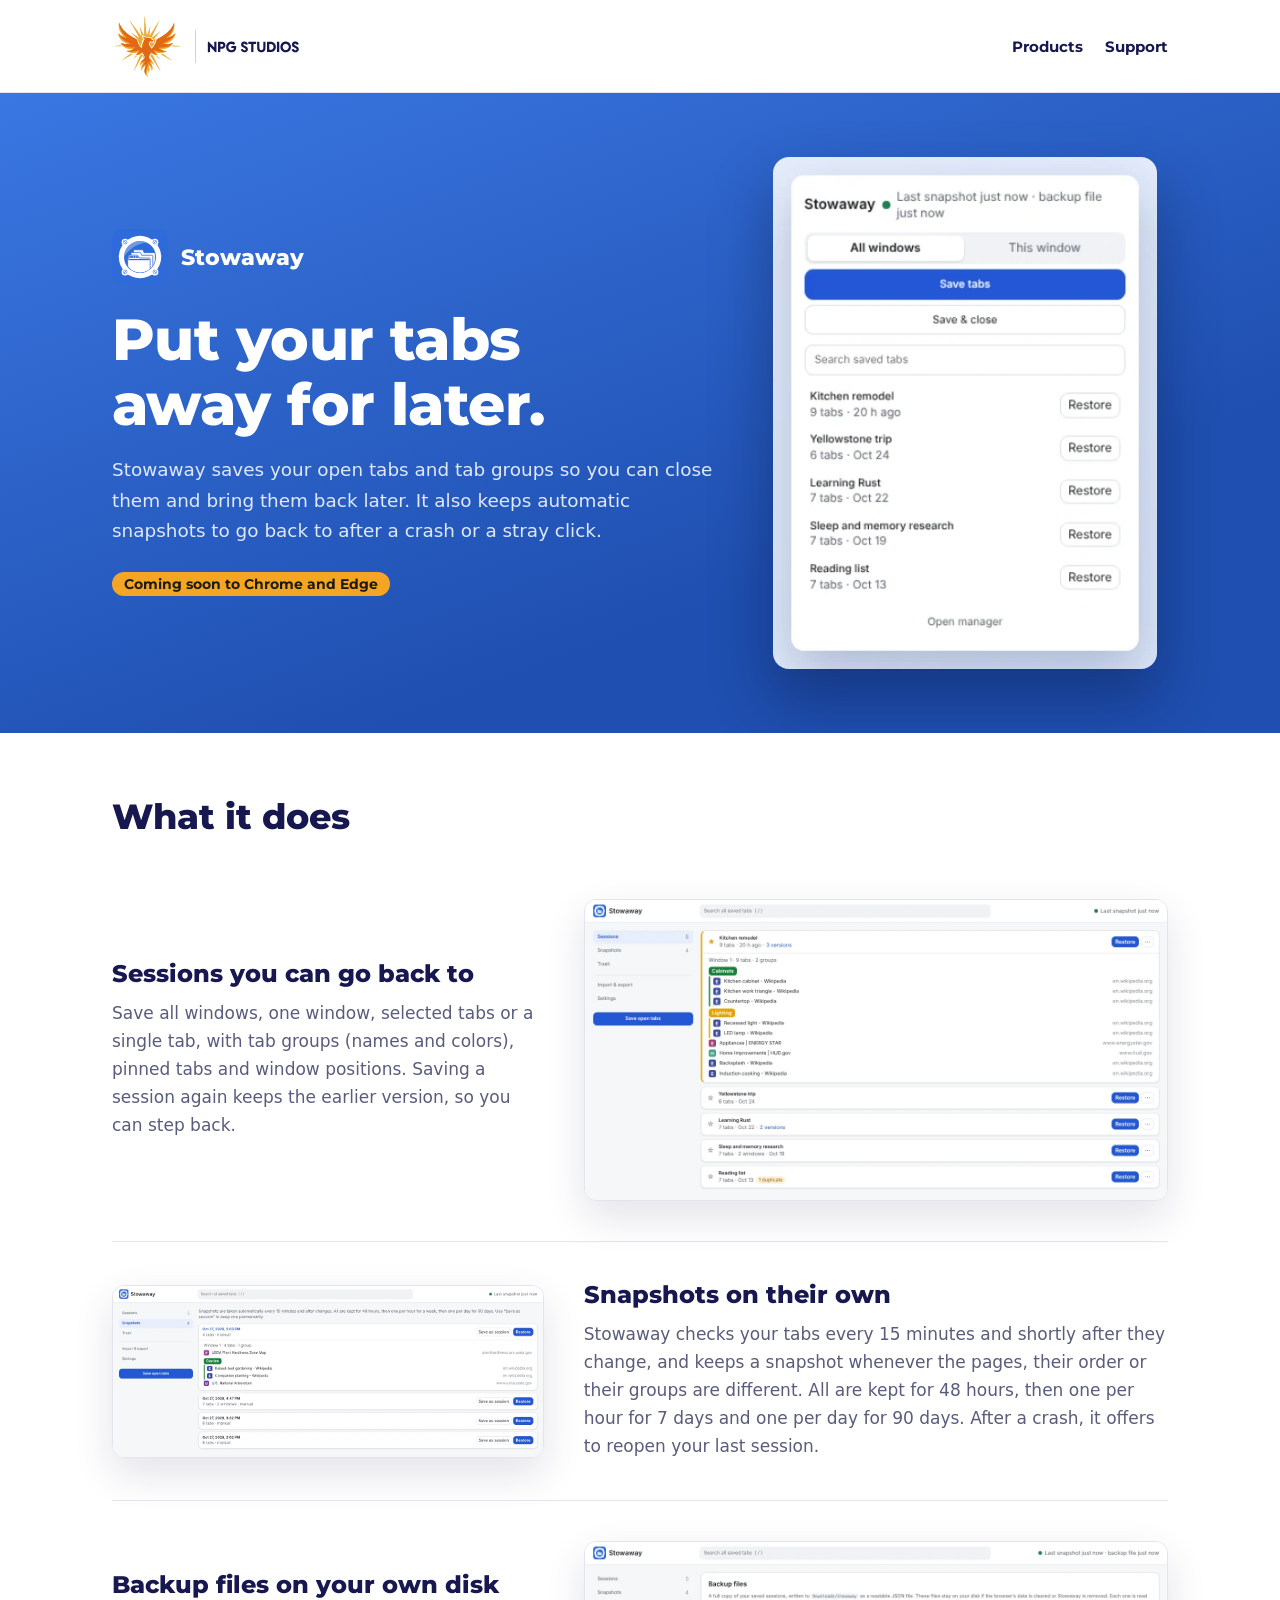
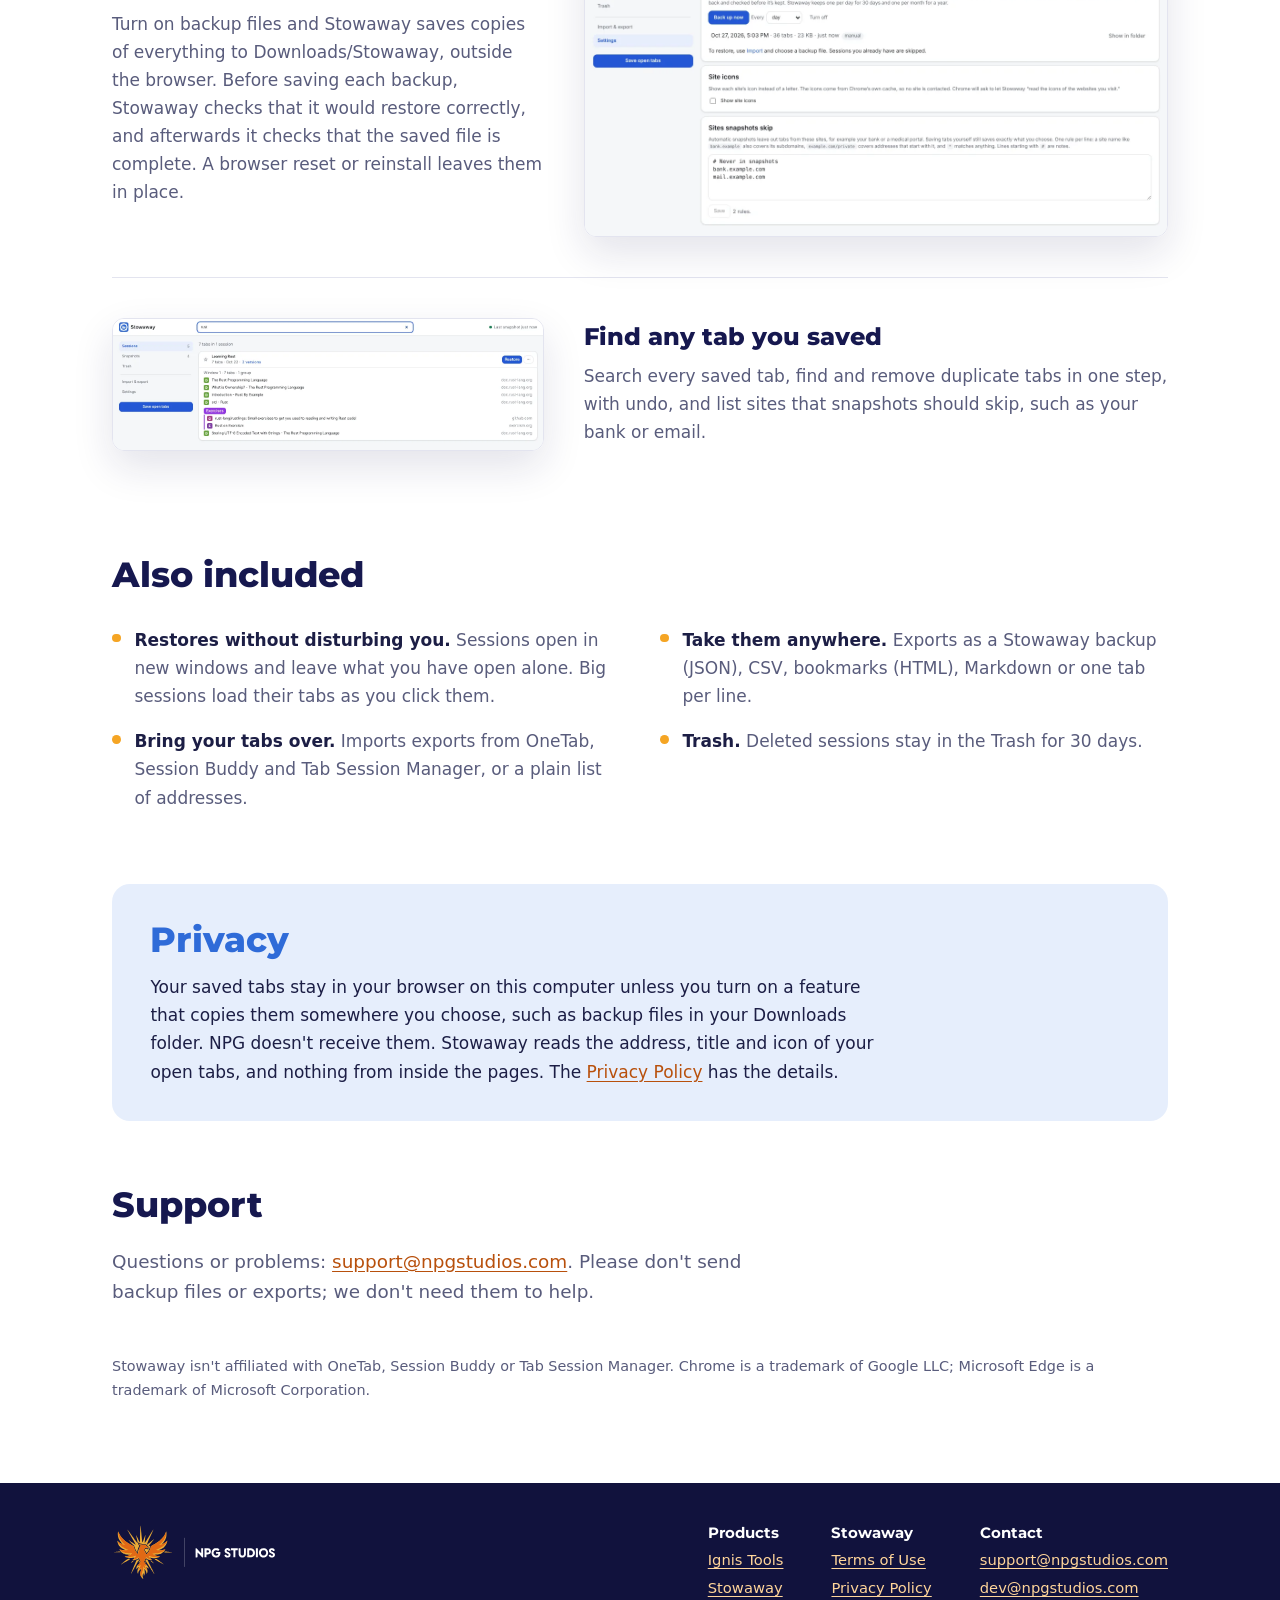
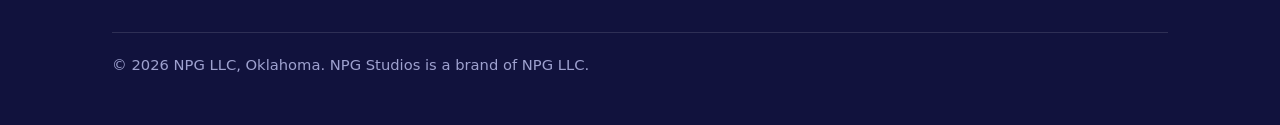
==== commit c7211cbc: "Stowaway: say snapshots are kept when tabs change, not every 15 minutes Co-Authored-By: Claude Opus " ====
--- a/stowaway/index.html
+++ b/stowaway/index.html
@@ -51,7 +51,7 @@
       <div class="feature">
         <div class="text">
           <h3>Snapshots on their own</h3>
-          <p>Every 15 minutes and shortly after your tabs change, Stowaway keeps a snapshot. All are kept for 48 hours, then one per hour for 7 days and one per day for 90 days. After a crash, it offers to reopen your last session.</p>
+          <p>Stowaway checks your tabs every 15 minutes and shortly after they change, and keeps a snapshot whenever the pages, their order or their groups are different. All are kept for 48 hours, then one per hour for 7 days and one per day for 90 days. After a crash, it offers to reopen your last session.</p>
         </div>
         <figure><img src="/stowaway/img/snapshots.webp" alt="The list of automatic snapshots, each with Save as session and Restore buttons" width="1280" height="510" loading="lazy"></figure>
       </div>
